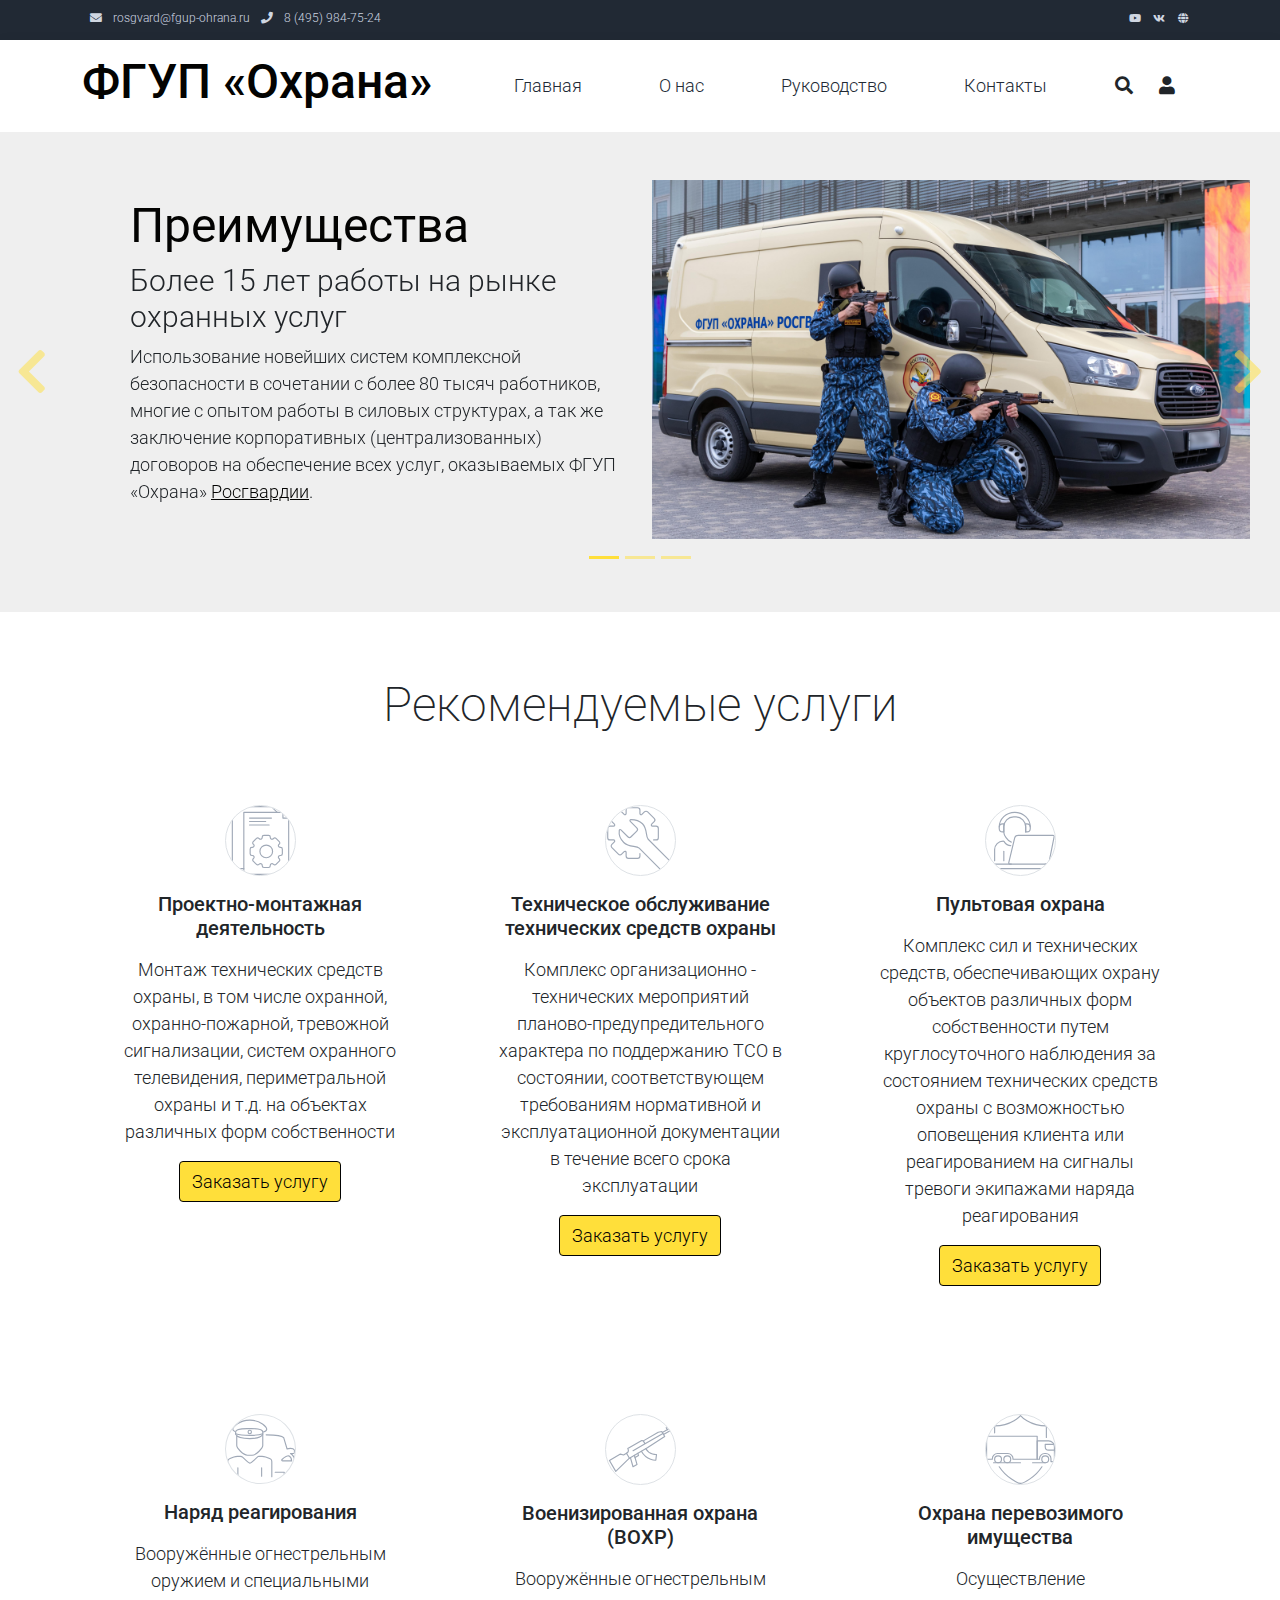
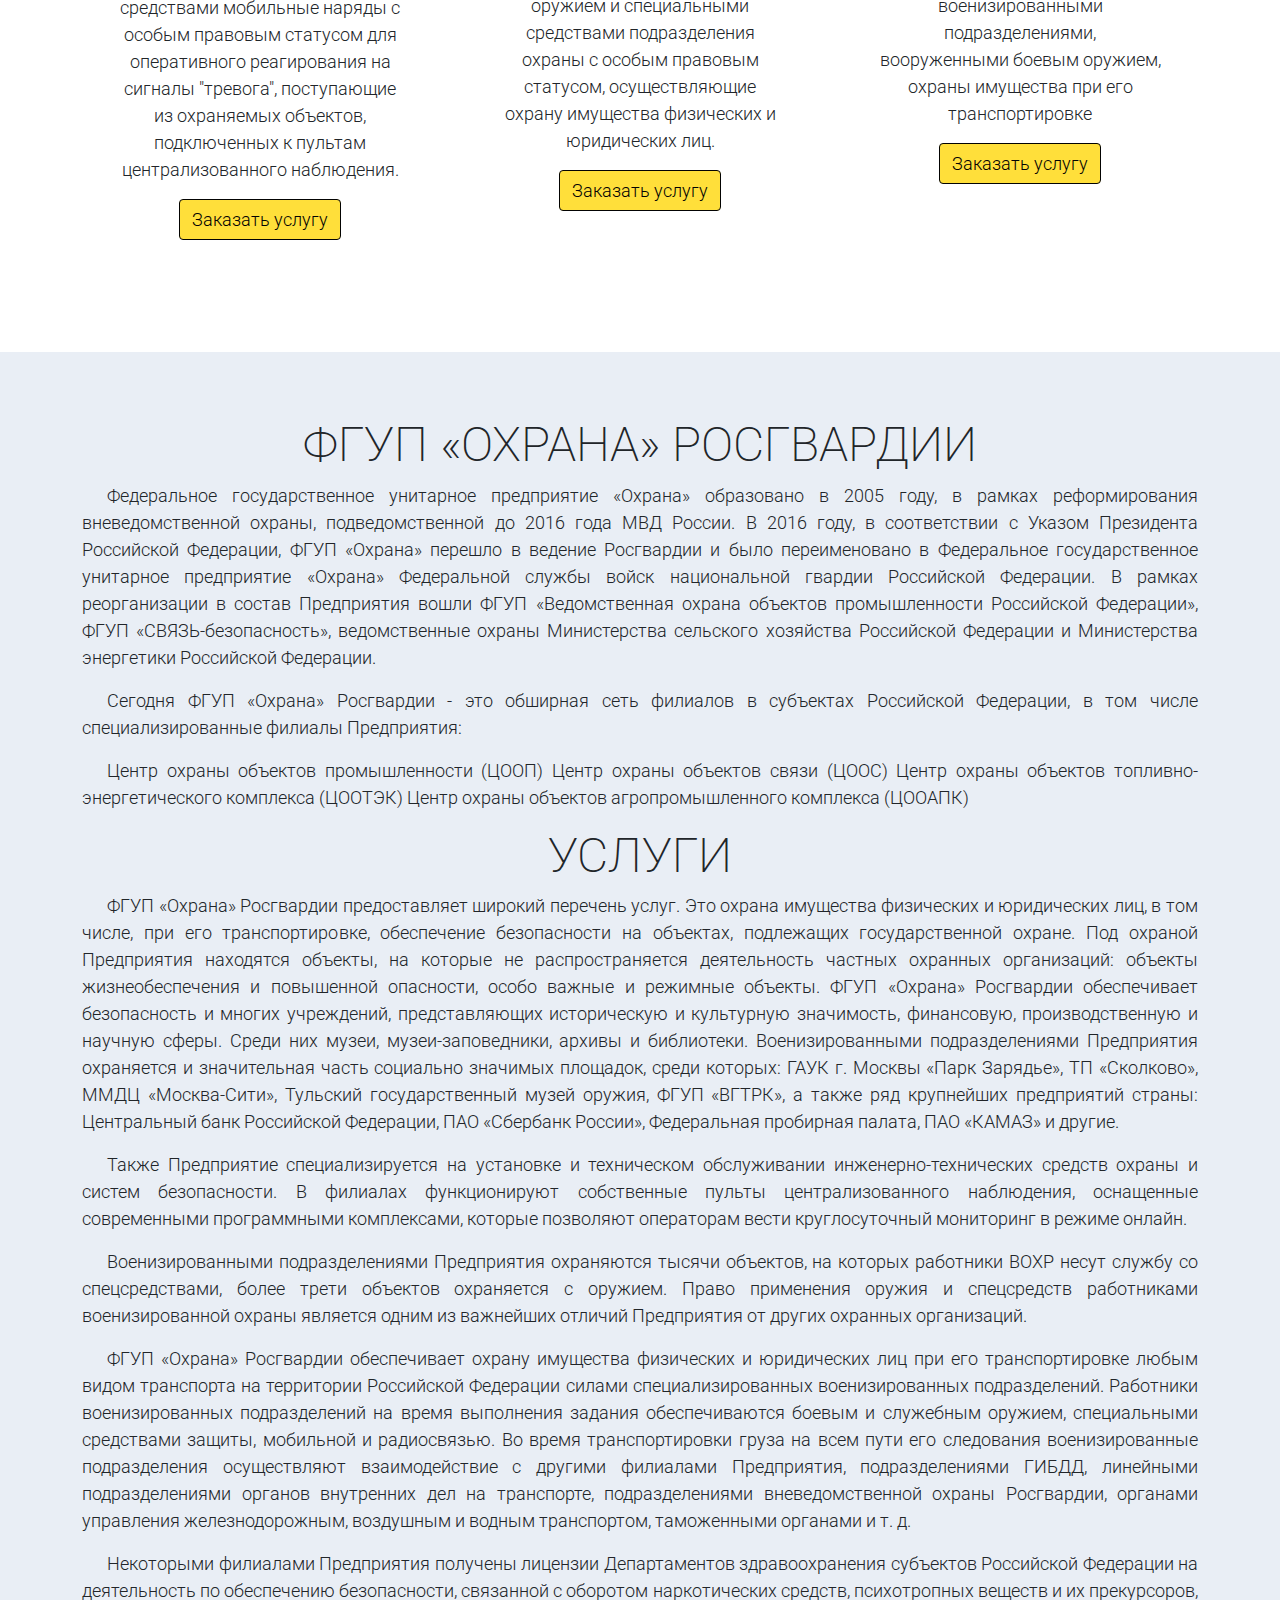
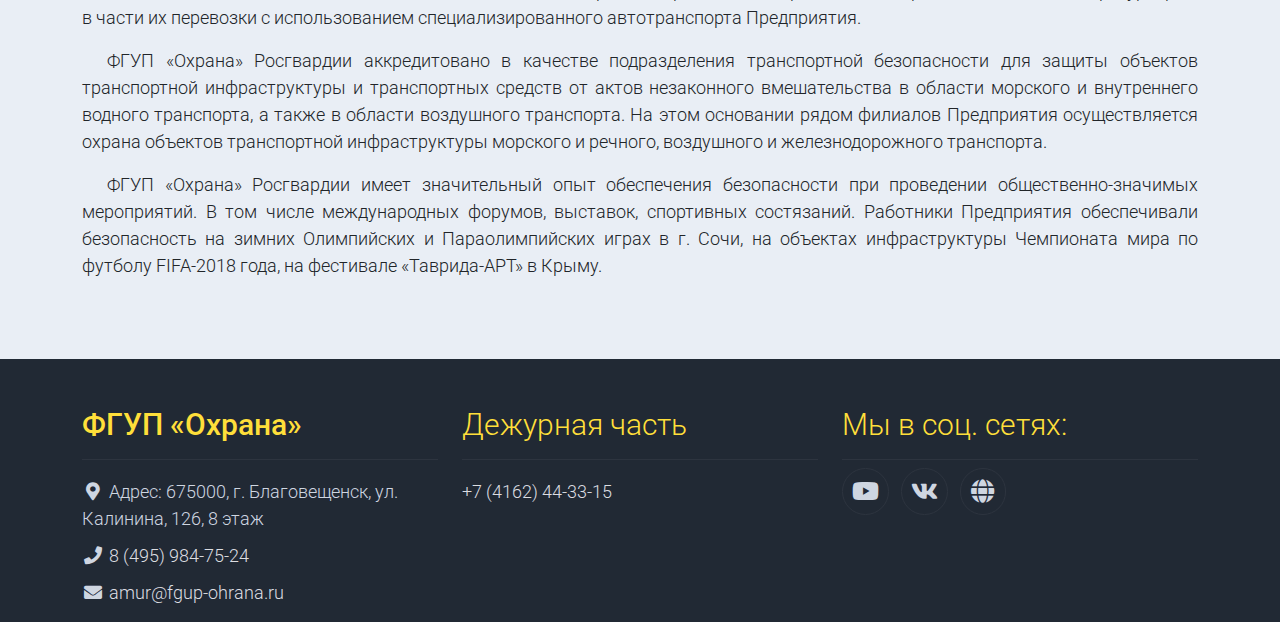
==== index.html @ c2c40844 "Add files via upload" ====
<!DOCTYPE html>
<html lang="en">

<head>
    <title>ФГУП «Охрана» Росгвардии</title>
    <meta charset="utf-8">
    <meta name="viewport" content="width=device-width, initial-scale=1">

    <link rel="apple-touch-icon" href="assets/img/apple-icon.png">
    <link rel="shortcut icon" type="image/x-icon" href="assets/img/favicon.ico">

    <link rel="stylesheet" href="assets/css/bootstrap.min.css">
    <link rel="stylesheet" href="assets/css/templatemo.css">
    <link rel="stylesheet" href="assets/css/custom.css">

    <!-- Load fonts style after rendering the layout styles -->
    <link rel="stylesheet" href="https://fonts.googleapis.com/css2?family=Roboto:wght@100;200;300;400;500;700;900&display=swap">
    <link rel="stylesheet" href="assets/css/fontawesome.min.css">

</head>

<body>
    <!-- Start Top Nav -->
    <nav class="navbar navbar-expand-lg bg-dark navbar-light d-none d-lg-block" id="templatemo_nav_top">
        <div class="container text-light">
            <div class="w-100 d-flex justify-content-between">
                <div>
                    <i class="fa fa-envelope mx-2"></i>
                    <a class="navbar-sm-brand text-light text-decoration-none" href="mailto:rosgvard@fgup-ohrana.ru">rosgvard@fgup-ohrana.ru</a>
                    <i class="fa fa-phone mx-2"></i>
                    <a class="navbar-sm-brand text-light text-decoration-none" href="tel:010-020-0340">8 (495) 984-75-24</a>
                </div>
                <div>
                    <a class="text-light" href="https://www.youtube.com/channel/UCKrVO7BykrH5Kl6qa-zM8PA/templatemo" target="_blank" rel="sponsored"><i class="fab fa-youtube fa-sm fa-fw me-2"></i></a>
                    <a class="text-light" href="https://vk.com/public189201831/" target="_blank"><i class="fab fa-vk fa-sm fa-fw me-2"></i></a>
                    <a class="text-light" href="https://rutube.ru/channel/24958011//" target="_blank"><i class="fa fa-globe fa-sm fa-fw me-2"></i></a>
                    
            </div>
        </div>
    </nav>
    <!-- Close Top Nav -->


    <!-- Header -->
    <nav class="navbar navbar-expand-lg navbar-light shadow">
        <div class="container d-flex justify-content-between align-items-center">

            <a class="navbar-brand text-success logo h1 align-self-center" href="index.html">
            ФГУП «Охрана» 
            </a>

            <button class="navbar-toggler border-0" type="button" data-bs-toggle="collapse" data-bs-target="#templatemo_main_nav" aria-controls="navbarSupportedContent" aria-expanded="false" aria-label="Toggle navigation">
                <span class="navbar-toggler-icon"></span>
            </button>

            <div class="align-self-center collapse navbar-collapse flex-fill  d-lg-flex justify-content-lg-between" id="templatemo_main_nav">
                <div class="flex-fill">
                    <ul class="nav navbar-nav d-flex justify-content-between mx-lg-auto">
                        <li class="nav-item">
                            <a class="nav-link" href="index.html">Главная</a>
                        </li>
                        <li class="nav-item">
                            <a class="nav-link" href="about.html">О нас</a>
                        </li>
                        <li class="nav-item">
                            <a class="nav-link" href="shop.html">Руководство</a>
                        </li>
                        <li class="nav-item">
                            <a class="nav-link" href="contact.html">Контакты</a>
                        </li>
                    </ul>
                </div>
                <div class="navbar align-self-center d-flex">
                    <div class="d-lg-none flex-sm-fill mt-3 mb-4 col-7 col-sm-auto pr-3">
                        <div class="input-group">
                            <input type="text" class="form-control" id="inputMobileSearch" placeholder="Поиск ...">
                            <div class="input-group-text">
                                <i class="fa fa-fw fa-search"></i>
                            </div>
                        </div>
                    </div>
                    <a class="nav-icon d-none d-lg-inline" href="#" data-bs-toggle="modal" data-bs-target="#templatemo_search">
                        <i class="fa fa-fw fa-search text-dark mr-2"></i>
                    </a>                   
                    <a class="nav-icon position-relative text-decoration-none" href="#">
                        <i class="fa fa-fw fa-user text-dark mr-3"></i>
                        <span class="position-absolute top-0 left-100 translate-middle badge rounded-pill bg-light text-dark"></span>
                    </a>
                </div>
            </div>

        </div>
    </nav>
    <!-- Close Header -->

    <!-- Modal -->
    <div class="modal fade bg-white" id="templatemo_search" tabindex="-1" role="dialog" aria-labelledby="exampleModalLabel" aria-hidden="true">
        <div class="modal-dialog modal-lg" role="document">
            <div class="w-100 pt-1 mb-5 text-right">
                <button type="button" class="btn-close" data-bs-dismiss="modal" aria-label="Close"></button>
            </div>
            <form action="" method="get" class="modal-content modal-body border-0 p-0">
                <div class="input-group mb-2">
                    <input type="text" class="form-control" id="inputModalSearch" name="q" placeholder="Поиск ...">
                    <button type="submit" class="input-group-text bg-success text-light">
                        <i class="fa fa-fw fa-search text-white"></i>
                    </button>
                </div>
            </form>
        </div>
    </div>



    <!-- Start Banner Hero -->
    <div id="template-mo-zay-hero-carousel" class="carousel slide" data-bs-ride="carousel">
        <ol class="carousel-indicators">
            <li data-bs-target="#template-mo-zay-hero-carousel" data-bs-slide-to="0" class="active"></li>
            <li data-bs-target="#template-mo-zay-hero-carousel" data-bs-slide-to="1"></li>
            <li data-bs-target="#template-mo-zay-hero-carousel" data-bs-slide-to="2"></li>
        </ol>
        <div class="carousel-inner">
            <div class="carousel-item active">
                <div class="container">
                    <div class="row p-5">
                        <div class="mx-auto col-md-8 col-lg-6 order-lg-last">
                            <img class="img-fluid" src="./assets/img/banner_img_01.jpg" alt="">
                        </div>
                        <div class="col-lg-6 mb-0 d-flex align-items-center">
                            <div class="text-align-left align-self-center">
                                <h1 class="h1 text-success"><b>Преимущества</b></h1>
                                <h3 class="h2">Более 15 лет работы на рынке охранных услуг</h3>
                                <p>
                                    Использование новейших систем комплексной безопасности в сочетании с более 80 тысяч работников, многие с опытом работы в силовых структурах, а так же заключение корпоративных (централизованных) договоров на обеспечение всех услуг, оказываемых ФГУП «Охрана» 
                                    <a rel="sponsored" class="text-success" href="vk.com/public189201831" target="_blank">Росгвардии</a>.
                                    
                                </p>
                            </div>
                        </div>
                    </div>
                </div>
            </div>
            <div class="carousel-item">
                <div class="container">
                    <div class="row p-5">
                        <div class="mx-auto col-md-8 col-lg-6 order-lg-last">
                            <img class="img-fluid" src="./assets/img/banner_img_02.jpg" alt="">
                        </div>
                        <div class="col-lg-6 mb-0 d-flex align-items-center">
                            <div class="text-align-left">
                                <h1 class="h1"></h1>
                                <h3 class="h2">ФГУП «Охрана» Росгвардии осуществляет весь спектр охранных услуг на всей территории Российской Федерации.</h3>
                                <p>
                                    Использование боевого стрелкового (в том числе автоматического) огнестрельного оружия. <br>
                                    Взаимодействие с силовыми структурами.
                                </p>
                            </div>
                        </div>
                    </div>
                </div>
            </div>
            <div class="carousel-item">
                <div class="container">
                    <div class="row p-5">
                        <div class="mx-auto col-md-8 col-lg-6 order-lg-last">
                            <img class="img-fluid" src="./assets/img/banner_img_03.jpg" alt="">
                        </div>
                        <div class="col-lg-6 mb-0 d-flex align-items-center">
                            <div class="text-align-left">
                                <h1 class="h1">Интересный факт</h1>
                                <h3 class="h2"></h3>
                                <p>
                                    ФГУП «Охрана» Росгвардии (прежнее наименование - ФГУП «Охрана» МВД России) было создано в рамках реформирования подразделений вневедомственной охраны при органах внутренних дел Российской Федерации. Предприятие является правопреемником этих подразделений в части оказания услуг по военизированной и физической охране, а также по установке и эксплуатации технических средств охраны.
                                </p>
                            </div>
                        </div>
                    </div>
                </div>
            </div>
        </div>
        <a class="carousel-control-prev text-decoration-none w-auto ps-3" href="#template-mo-zay-hero-carousel" role="button" data-bs-slide="prev">
            <i class="fas fa-chevron-left"></i>
        </a>
        <a class="carousel-control-next text-decoration-none w-auto pe-3" href="#template-mo-zay-hero-carousel" role="button" data-bs-slide="next">
            <i class="fas fa-chevron-right"></i>
        </a>
    </div>
    <!-- End Banner Hero -->


    <!-- Start Categories of The Month -->
    <section class="container py-5">
        <div class="row text-center pt-3">
            <div class="col-lg-6 m-auto">
                <h1 class="h1">Рекомендуемые услуги</h1>
                            </div>
        </div>
        <div class="row">
            <div class="col-12 col-md-4 p-5 mt-3">
                <a href="#"><img src="./assets/img/service.svg" class="rounded-circle img-fluid border centerimage"></a>
                <h5 class="text-center mt-3 mb-3">Проектно-монтажная деятельность</h5>
                <p class="text-center mt-3 mb-3">Монтаж технических средств охраны, в том числе охранной, охранно-пожарной, тревожной сигнализации, систем охранного телевидения, периметральной охраны и т.д. на объектах различных форм собственности</p>
                <p class="text-center"><a class="btn btn-success">Заказать услугу</a></p>
            </div>
            <div class="col-12 col-md-4 p-5 mt-3">
                <a href="#"><img src="./assets/img/building.svg" class="rounded-circle img-fluid border centerimage"></a>
                <h2 class="h5 text-center mt-3 mb-3">Техническое обслуживание технических средств охраны</h2>
                <p class="text-center mt-3 mb-3">Комплекс организационно - технических мероприятий планово-предупредительного характера по поддержанию ТСО в состоянии, соответствующем требованиям нормативной и эксплуатационной документации в течение всего срока эксплуатации</p>
                <p class="text-center"><a class="btn btn-success">Заказать услугу</a></p>
            </div>
            <div class="col-12 col-md-4 p-5 mt-3">
                <a href="#"><img src="./assets/img/product_2.svg" class="rounded-circle img-fluid border centerimage"></a>
                <h2 class="h5 text-center mt-3 mb-3">Пультовая охрана</h2>
                <p class="text-center mt-3 mb-3">Комплекс сил и технических средств, обеспечивающих охрану объектов различных форм собственности путем круглосуточного наблюдения за состоянием технических средств охраны с возможностью оповещения клиента или реагированием на сигналы тревоги экипажами наряда реагирования</p>
                <p class="text-center"><a class="btn btn-success">Заказать услугу</a></p>
            </div>
        </div>
         <div class="row">
            <div class="col-12 col-md-4 p-5 mt-3">
                <a href="#"><img src="./assets/img/helmet.svg" class="rounded-circle img-fluid border centerimage"></a>
                <h5 class="text-center mt-3 mb-3">Наряд реагирования</h5>
                <p class="text-center mt-3 mb-3">Вооружённые  огнестрельным оружием  и специальными средствами мобильные наряды с особым правовым статусом для оперативного реагирования  на сигналы "тревога", поступающие из охраняемых объектов, подключенных к пультам централизованного наблюдения.</p>
                <p class="text-center"><a class="btn btn-success">Заказать услугу</a></p>
            </div>
            <div class="col-12 col-md-4 p-5 mt-3">
                <a href="#"><img src="./assets/img/gun.svg" class="rounded-circle img-fluid border centerimage"></a>
                <h2 class="h5 text-center mt-3 mb-3">Военизированная охрана (ВОХР)</h2>
                <p class="text-center mt-3 mb-3">Вооружённые огнестрельным оружием и специальными средствами подразделения охраны с особым правовым статусом, осуществляющие охрану имущества физических и юридических лиц.</p>
                <p class="text-center"><a class="btn btn-success">Заказать услугу</a></p>
            </div>
            <div class="col-12 col-md-4 p-5 mt-3">
                <a href="#"><img src="./assets/img/car.svg" class="rounded-circle img-fluid border centerimage"></a>
                <h2 class="h5 text-center mt-3 mb-3">Охрана перевозимого имущества</h2>
                <p class="text-center mt-3 mb-3">Осуществление военизированными подразделениями, вооруженными боевым оружием, охраны имущества при его транспортировке</p>
                <p class="text-center"><a class="btn btn-success">Заказать услугу</a></p>
            </div>
        </div>
    </section>
    <!-- End Categories of The Month -->


    <!-- Start Featured Product -->
    <section class="bg-light">
        <div class="container py-5">
            <div class="row text-center py-3">
                <div class="col-lg-12 m-auto">
                    <h1 class="h1">ФГУП «ОХРАНА» РОСГВАРДИИ</h1>            
                    <p style="text-indent: 25px"; align="justify">
                        Федеральное государственное унитарное предприятие «Охрана» образовано в 2005 году, в рамках реформирования вневедомственной охраны, подведомственной до 2016 года МВД России. В 2016 году, в соответствии с Указом Президента Российской Федерации, ФГУП «Охрана» перешло в ведение Росгвардии и было переименовано в Федеральное государственное унитарное предприятие «Охрана» Федеральной службы войск национальной гвардии Российской Федерации. В рамках реорганизации в состав Предприятия вошли ФГУП «Ведомственная охрана объектов промышленности Российской Федерации», ФГУП «СВЯЗЬ-безопасность», ведомственные охраны Министерства сельского хозяйства Российской Федерации и Министерства энергетики Российской Федерации.

                    <p style="text-indent: 25px"; align="justify">Сегодня ФГУП «Охрана» Росгвардии - это обширная сеть филиалов в субъектах Российской Федерации, в том числе специализированные филиалы Предприятия:</p> 

                     <p  style="text-indent: 25px"; align="justify"> Центр охраны объектов промышленности (ЦООП)
                        Центр охраны объектов связи (ЦООС)
                        Центр охраны объектов топливно-энергетического комплекса (ЦООТЭК)
                        Центр охраны объектов агропромышленного комплекса (ЦООАПК)</p>
                    </p>
                      <h1 class="h1">УСЛУГИ</h1>
                      <p style="text-indent: 25px"; align="justify">
                        ФГУП «Охрана» Росгвардии предоставляет широкий перечень услуг. Это охрана имущества физических и юридических лиц, в том числе, при его транспортировке, обеспечение безопасности на объектах, подлежащих государственной охране. Под охраной Предприятия находятся объекты, на которые не распространяется деятельность частных охранных организаций: объекты жизнеобеспечения и повышенной опасности, особо важные и режимные объекты. ФГУП «Охрана» Росгвардии обеспечивает безопасность и многих учреждений, представляющих историческую и культурную значимость, финансовую, производственную и научную сферы. Среди них музеи, музеи-заповедники, архивы и библиотеки. Военизированными подразделениями Предприятия охраняется и значительная часть социально значимых площадок, среди которых: ГАУК г. Москвы «Парк Зарядье», ТП «Сколково», ММДЦ «Москва-Сити», Тульский государственный музей оружия, ФГУП «ВГТРК», а также ряд крупнейших предприятий страны: Центральный банк Российской Федерации, ПАО «Сбербанк России», Федеральная пробирная палата, ПАО «КАМАЗ» и другие.

<p style="text-indent: 25px"; align="justify">Также Предприятие специализируется на установке и техническом обслуживании инженерно-технических средств охраны и систем безопасности. В филиалах функционируют собственные пульты централизованного наблюдения, оснащенные современными программными комплексами, которые позволяют операторам вести круглосуточный мониторинг в режиме онлайн. </p>

<p style="text-indent: 25px"; align="justify"> Военизированными подразделениями Предприятия охраняются тысячи объектов, на которых работники ВОХР несут службу со спецсредствами, более трети объектов охраняется с оружием. Право применения оружия и спецсредств работниками военизированной охраны является одним из важнейших отличий Предприятия от других охранных организаций.</p>

<p style="text-indent: 25px"; align="justify">ФГУП «Охрана» Росгвардии обеспечивает охрану имущества физических и юридических лиц при его транспортировке любым видом транспорта на территории Российской Федерации силами специализированных военизированных подразделений. Работники военизированных подразделений на время выполнения задания обеспечиваются боевым и служебным оружием, специальными средствами защиты, мобильной и радиосвязью. Во время транспортировки груза на всем пути его следования военизированные подразделения осуществляют взаимодействие с другими филиалами Предприятия, подразделениями ГИБДД, линейными подразделениями органов внутренних дел на транспорте, подразделениями вневедомственной охраны Росгвардии, органами управления железнодорожным, воздушным и водным транспортом, таможенными органами и т. д. </p>

<p style="text-indent: 25px"; align="justify">Некоторыми филиалами Предприятия получены лицензии Департаментов здравоохранения субъектов Российской Федерации на деятельность по обеспечению безопасности, связанной с оборотом наркотических средств, психотропных веществ и их прекурсоров, в части их перевозки с использованием специализированного автотранспорта Предприятия.</p>

<p style="text-indent: 25px"; align="justify"> ФГУП «Охрана» Росгвардии аккредитовано в качестве подразделения транспортной безопасности для защиты объектов транспортной инфраструктуры и транспортных средств от актов незаконного вмешательства в области морского и внутреннего водного транспорта, а также в области воздушного транспорта. На этом основании рядом филиалов Предприятия осуществляется охрана объектов транспортной инфраструктуры морского и речного, воздушного и железнодорожного транспорта. </p>

<p style="text-indent: 25px"; align="justify"> ФГУП «Охрана» Росгвардии имеет значительный опыт обеспечения безопасности при проведении общественно-значимых мероприятий. В том числе международных форумов, выставок, спортивных состязаний. Работники Предприятия обеспечивали безопасность на зимних Олимпийских и Параолимпийских играх в г. Сочи, на объектах инфраструктуры Чемпионата мира по футболу FIFA-2018 года, на фестивале «Таврида-АРТ» в Крыму.</p>
                    </p>
                </div>
            </div>
            
                        </div>
                   
    </section>
    <!-- End Featured Product -->


    <!-- Start Footer -->
    <footer class="bg-dark" id="tempaltemo_footer">
        <div class="container">
            <div class="row">

                <div class="col-md-4 pt-5">
                    <h2 class="h2 sex border-bottom pb-3 border-light logo">ФГУП «Охрана»</h2>
                    <ul class="list-unstyled text-light footer-link-list">
                        <li>
                            <i class="fas fa-map-marker-alt fa-fw"></i>
                            Адрес: 675000, г. Благовещенск, ул. Калинина, 126, 8 этаж
                        </li>
                        <li>
                            <i class="fa fa-phone fa-fw"></i>
                            <a class="text-decoration-none" href="tel: 8 (495) 984-75-24"> 8 (495) 984-75-24</a>
                        </li>
                        <li>
                            <i class="fa fa-envelope fa-fw"></i>
                            <a class="text-decoration-none" href="mailto:amur@fgup-ohrana.ru">amur@fgup-ohrana.ru</a>
                        </li>
                    </ul>
                </div>

                <div class="col-md-4 pt-5">
                    <h2 class="h2 sex border-bottom pb-3 border-light">Дежурная часть</h2>
                    <ul class="list-unstyled text-light footer-link-list">
                        <li><a class="text-decoration-none" href="#">+7 (4162) 44-33-15</a></li>
                </ul>
                </div>
                <div class="col-md-4 pt-5">
                    <h2 class="h2 sex border-bottom pb-3 border-light">Мы в соц. сетях:</h2>
                     <div class="col-auto me-auto">
                    <ul class="list-inline text-left footer-icons">
                        <li class="list-inline-item border border-light rounded-circle text-center">
                            <a class="text-light text-decoration-none" target="_blank" href="https://www.youtube.com/channel/UCKrVO7BykrH5Kl6qa-zM8PA"><i class="fab fa-youtube fa-lg fa-fw"></i></a>
                        </li>
                        <li class="list-inline-item border border-light rounded-circle text-center">
                            <a class="text-light text-decoration-none" target="_blank" href="https://vk.com/public189201831/"><i class="fab fa-vk fa-lg fa-fw"></i></a>
                        </li>
                        <li class="list-inline-item border border-light rounded-circle text-center">
                            <a class="text-light text-decoration-none" target="_blank" href="https://rutube.ru/channel/24958011//"><i class="fa fa-globe fa-lg fa-fw"></i></a>
                        </li>
                        
                    </ul>
                </div>
                </div>
            </div>
    </footer>
    <!-- End Footer -->

    <!-- Start Script -->
    <script src="assets/js/jquery-1.11.0.min.js"></script>
    <script src="assets/js/jquery-migrate-1.2.1.min.js"></script>
    <script src="assets/js/bootstrap.bundle.min.js"></script>
    <script src="assets/js/templatemo.js"></script>
    <script src="assets/js/custom.js"></script>
    <!-- End Script -->
</body>

</html>
---- assets/css/templatemo.css ----
/*

---------------------------------------------
Table of contents
------------------------------------------------
1. Typography
2. General
3. Nav
4. Hero Carousel
5. Accordion
6. Shop
7. Product
8. Carousel Hero
9. Carousel Brand
10. Services
11. Contact map
12. Footer
13. Small devices (landscape phones, 576px and up)
14. Medium devices (tablets, 768px and up)
15. Large devices (desktops, 992px and up)
16. Extra large devices (large desktops, 1200px and up)
--------------------------------------------- */




/* Typography */
body, ul, li, p, a, label, input, div {
  font-family: 'Roboto', sans-serif;
  font-size: 18px !important;
  font-weight: 300 !important;
}
.h1 {
  font-family: 'Roboto', sans-serif;
  font-size: 48px !important;
  font-weight: 200 !important;
}
.h2 {
  font-family: 'Roboto', sans-serif;
  font-size: 30px !important;
  font-weight: 300;
}
.h3 {
  font-family: 'Roboto', sans-serif;
  font-size: 22px !important;
}
/* General */
.logo { font-weight: 500 !important;}
.text-warning {  color: #ede861 !important;}
.text-muted { color: #bcbcbc !important;}
.text-success { color: #030302 !important;}
.text-light { color: #cfd6e1 !important;}
.bg-dark { background-color: #212934 !important;}
.bg-light { background-color: #e9eef5 !important;}
.bg-black { background-color: #1d242d !important;}
.bg-success { background-color: #eba742 !important;}
.sex {color: #ffdf3a;}
.btn-success {
  color: #030302;
  background-color: #ffdf3a !important;
  border-color: #030302 !important;
}
.pagination .page-link:hover {color: #000;}
.pagination .page-link:hover, .pagination .page-link.active {
  background-color: #69bb7e;
  color: #fff;
}
/* Nav */
#templatemo_nav_top { min-height: 40px;}
#templatemo_nav_top * { font-size: .9em !important;}
#templatemo_main_nav a { color: #212934;}
#templatemo_main_nav a:hover { color: #00eded;}
#templatemo_main_nav .navbar .nav-icon { margin-right: 20px;}

/* Hero Carousel */
#template-mo-zay-hero-carousel { background: #efefef !important;}
/* Accordion */
.templatemo-accordion a { color: #000;}
.templatemo-accordion a:hover { color: #333d4a;}
/* Shop */
.shop-top-menu a:hover { color: #69bb7e !important;}
/* Product */
.product-wap { box-shadow: 0px 5px 10px 0px rgba(0, 0, 0, 0.10);}
.product-wap .product-color-dot.color-dot-red { background:#f71515;}
.product-wap .product-color-dot.color-dot-blue { background:#6db4fe;}
.product-wap .product-color-dot.color-dot-black { background:#000000;}
.product-wap .product-color-dot.color-dot-light { background:#e0e0e0;}
.product-wap .product-color-dot.color-dot-green { background:#0bff7e;}
.card.product-wap .card .product-overlay {
  background: rgba(0,0,0,.2);
  visibility: hidden;
  opacity: 0;
  transition: .3s;
}
.card.product-wap:hover .card .product-overlay {
  visibility: visible;
  opacity: 1;
}
.card.product-wap a { color: #000;}
#carousel-related-product .slick-slide:focus { outline: none !important;}
#carousel-related-product .slick-dots li button:before {
  font-size: 15px;
  margin-top: 20px;
}
/* Brand */
.brand-img {
  filter: grayscale(100%);
  opacity: 0.5;
  transition: .5s;
}
.brand-img:hover {
  filter: grayscale(0%);
  opacity: 1;
}
/* Carousel Hero */
#template-mo-zay-hero-carousel .carousel-indicators li {
  margin-top: -50px;
  background-color: #ffdf3a;
}
#template-mo-zay-hero-carousel .carousel-control-next i,
#template-mo-zay-hero-carousel .carousel-control-prev i {
  color: #ffdf3a !important;
  font-size: 2.8em !important;
}
/* Carousel Brand */
.tempaltemo-carousel .h1 {
  font-size: .5em !important;
  color: #000 !important;
}
/* Services */
.services-icon-wap {transition: .3s;}
.services-icon-wap:hover, .services-icon-wap:hover i {color: #fff;}
.services-icon-wap:hover {background: #69bb7e;}
/* Contact map */
.leaflet-control a, .leaflet-control { font-size: 10px !important;}
.form-control { border: 1px solid #e8e8e8;}
/* Footer */
#tempaltemo_footer a { color: #dcdde1;}
#tempaltemo_footer a:hover { color: #68bb7d;}
#tempaltemo_footer ul.footer-link-list li { padding-top: 10px;}
#tempaltemo_footer ul.footer-icons li {
  width: 2.6em;
  height: 2.6em;
  line-height: 2.6em;
}
#tempaltemo_footer ul.footer-icons li:hover {
  background-color: #cfd6e1;
  transition: .5s;
}
#tempaltemo_footer ul.footer-icons li:hover i {
  color: #212934;
  transition: .5s;
}
#tempaltemo_footer .border-light { border-color: #2d343f !important;}
/*
// Extra small devices (portrait phones, less than 576px)
// No media query since this is the default in Bootstrap
*/
/* Small devices (landscape phones, 576px and up)*/
.product-wap .h3, .product-wap li, .product-wap i, .product-wap p {
  font-size: 12px !important;
}
.product-wap .product-color-dot {
  width: 6px;
  height: 6px;
}

@media (min-width: 576px) {
  .tempaltemo-carousel .h1 { font-size: 1em !important;}
}

/*// Medium devices (tablets, 768px and up)*/
@media (min-width: 768px) {
  #templatemo_main_nav .navbar-nav {max-width: 450px;}
 }

/* Large devices (desktops, 992px and up)*/
@media (min-width: 992px) {
  #templatemo_main_nav .navbar-nav {max-width: 550px;}
  #template-mo-zay-hero-carousel .carousel-item {min-height: 30rem !important;}
  .product-wap .h3, .product-wap li, .product-wap i, .product-wap p {font-size: 18px !important;}
  .product-wap .product-color-dot {
    width: 12px;
    height: 12px;
  }
}

/* Extra large devices (large desktops, 1200px and up)*/
@media (min-width: 1200px) {}
---- assets/css/custom.css ----
/*
Custom Css
*/
.centerimage {
    display: block;
    margin-left: auto;
    margin-right: auto;
    width: 25%;
}

.poll-question__title {
    font-weight: 500 !important;
}

#ebo a:hover { color:#00ff08;}

}
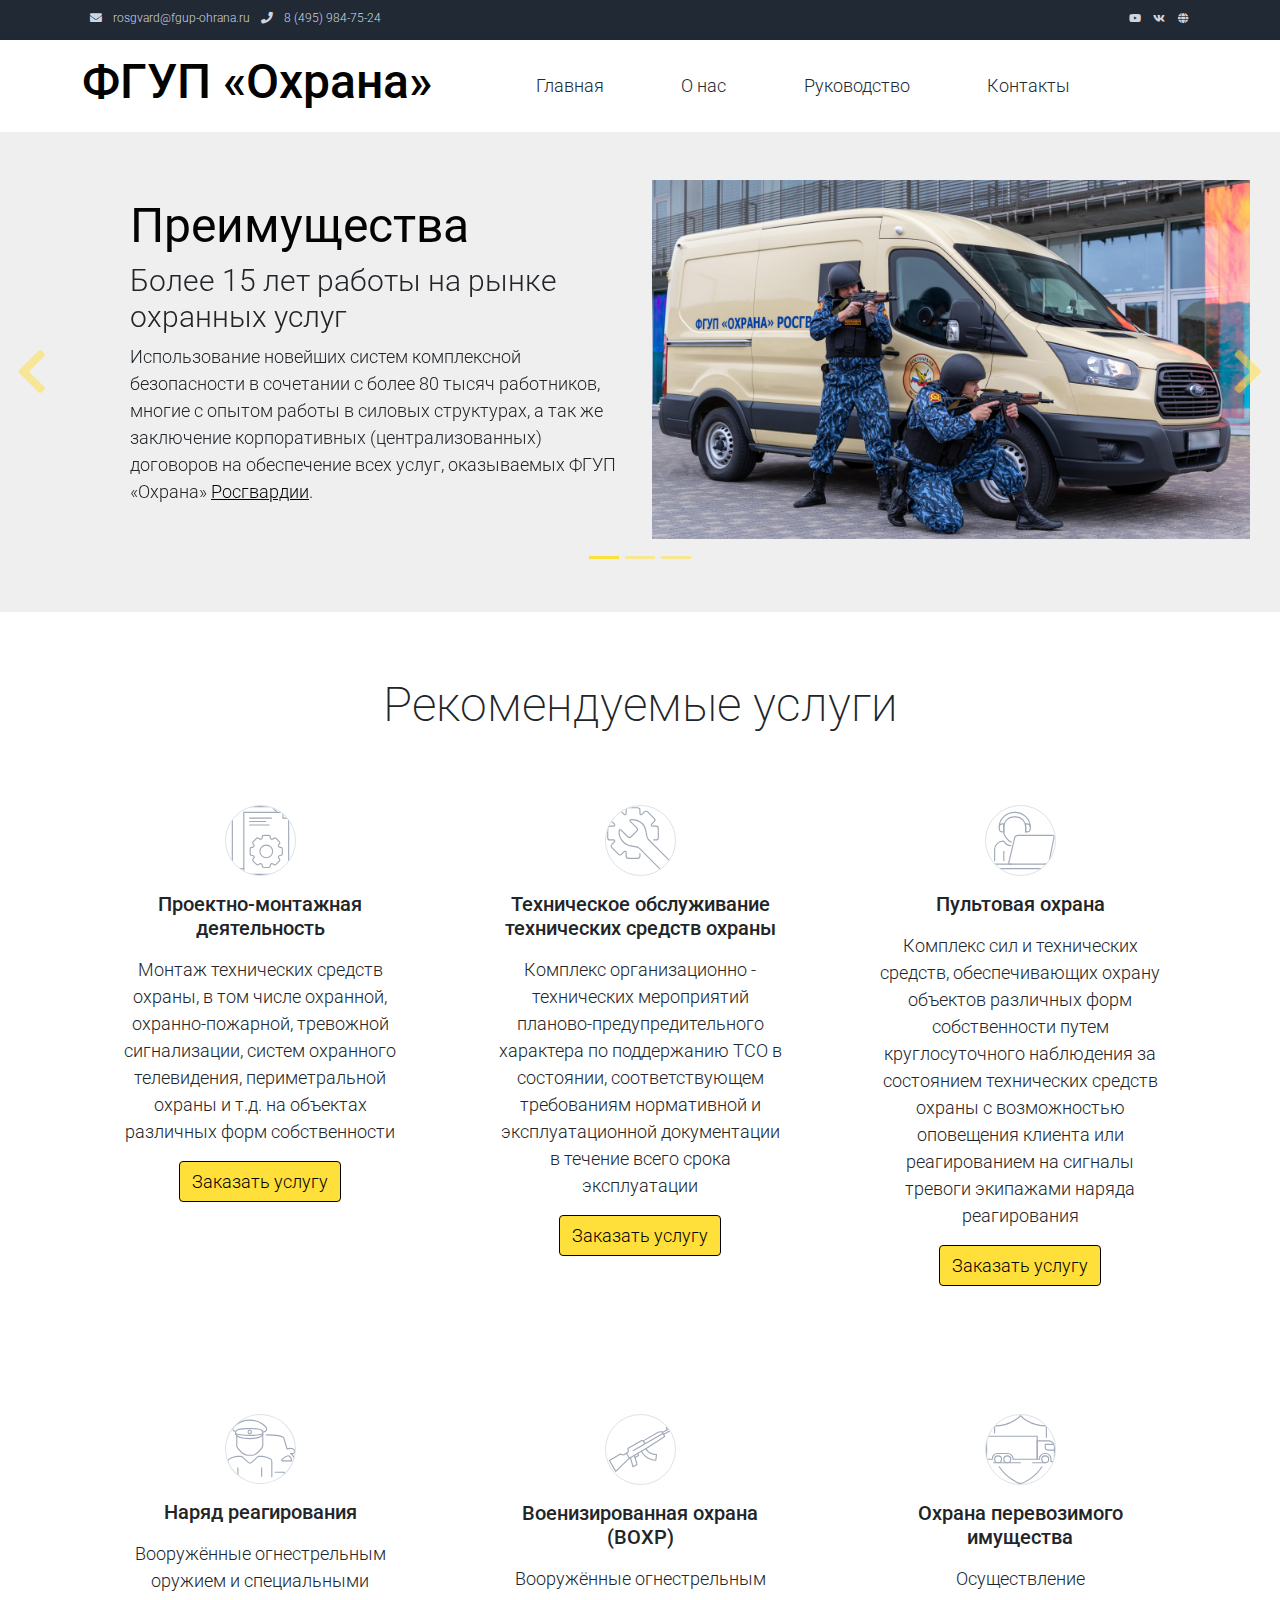
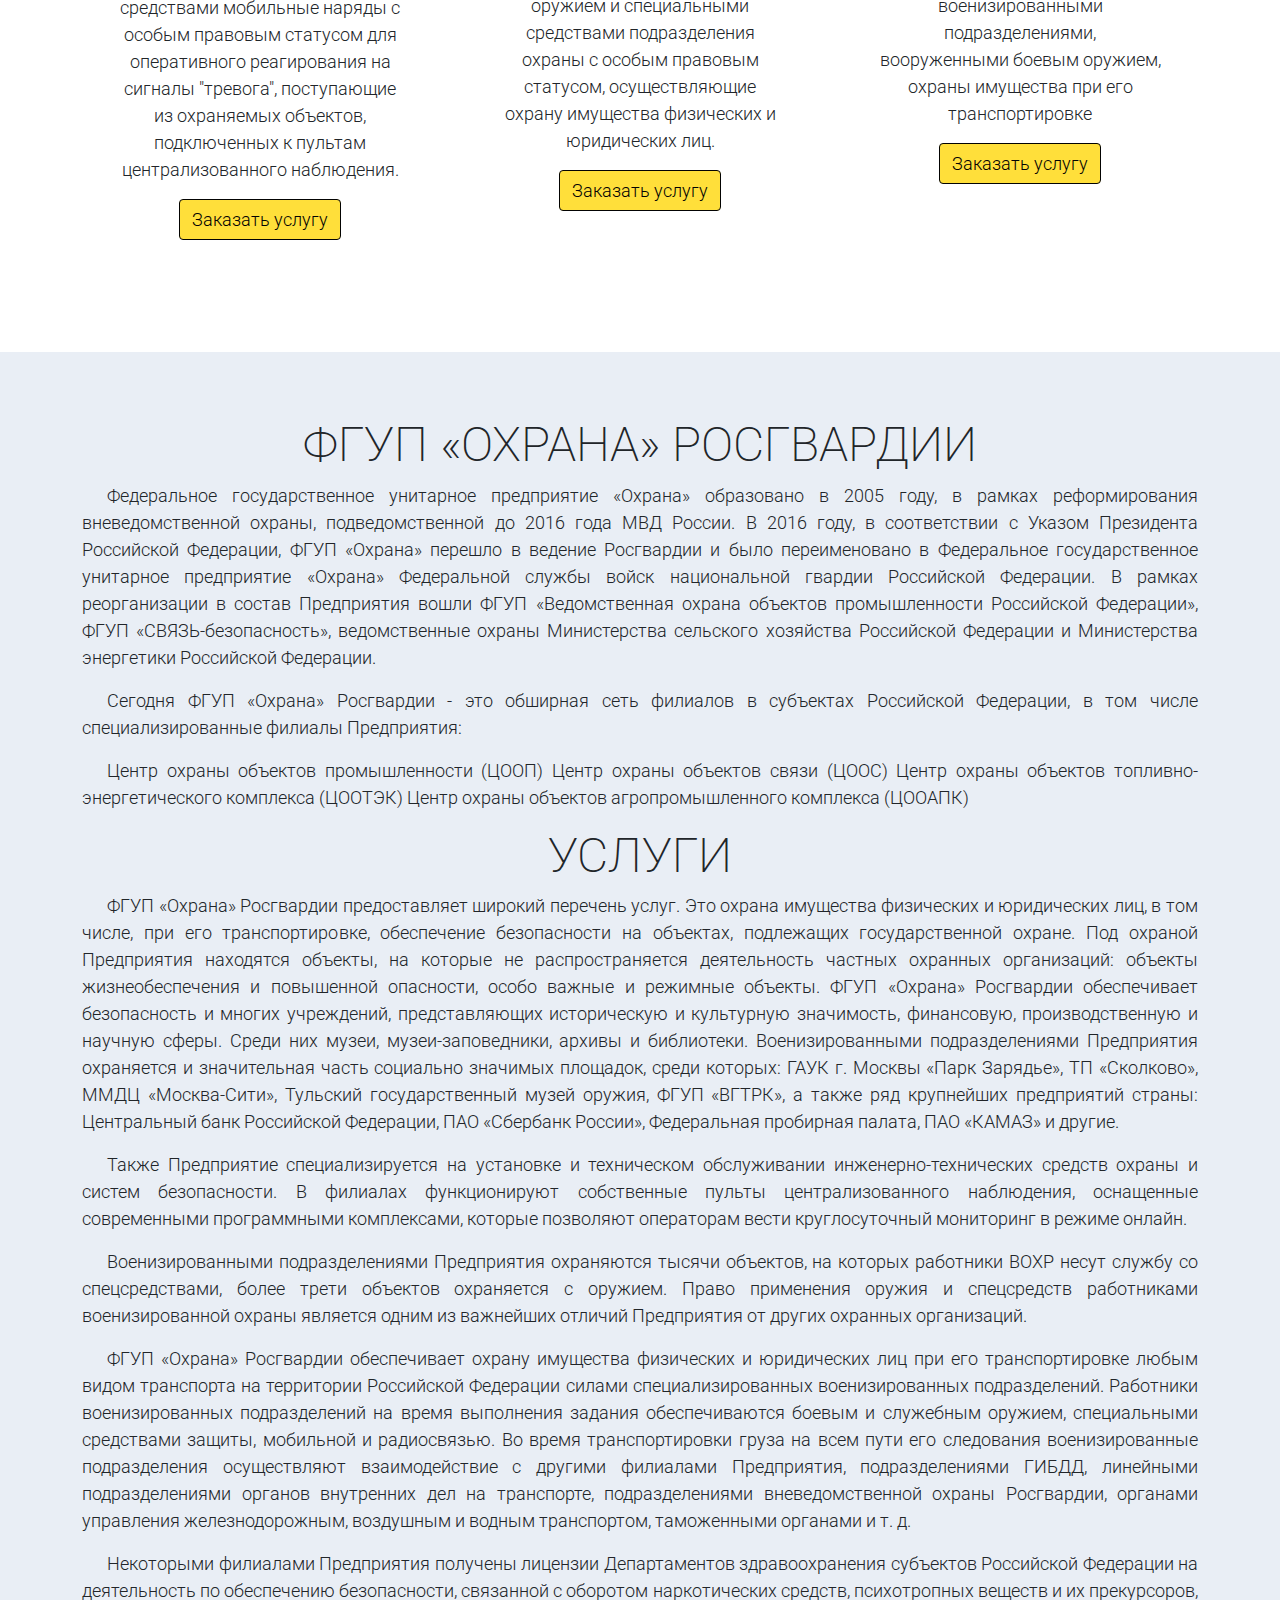
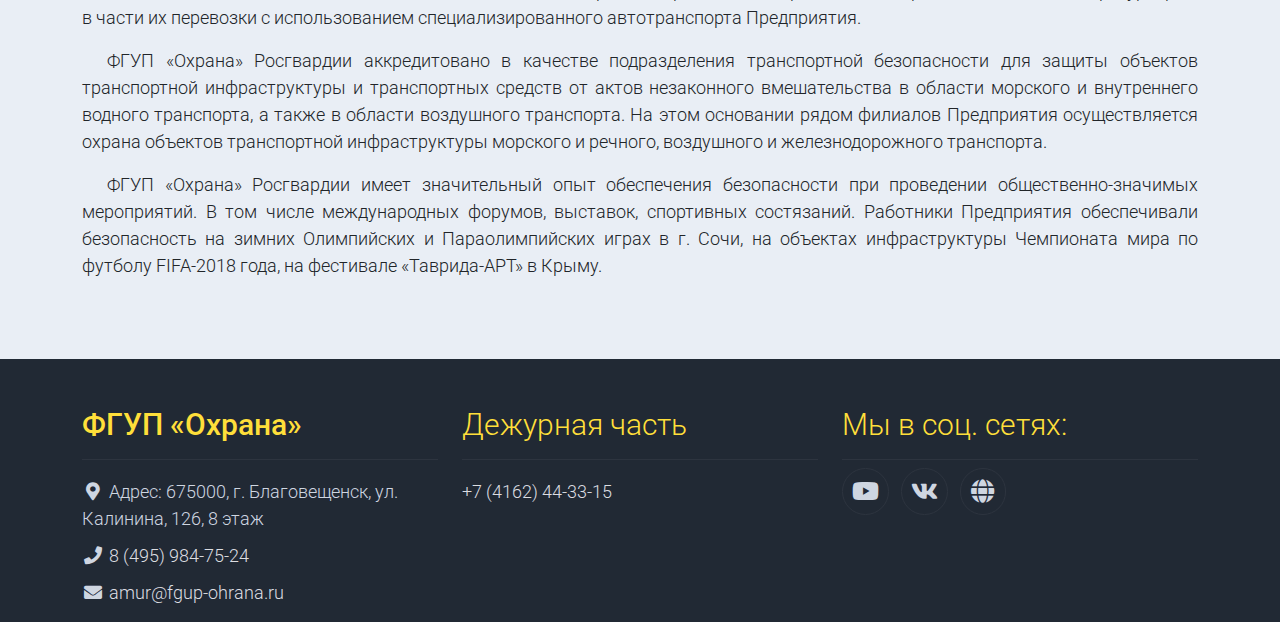
==== commit 6b597310: "Add files via upload" ====
--- a/index.html
+++ b/index.html
@@ -75,15 +75,15 @@
                         <div class="input-group">
                             <input type="text" class="form-control" id="inputMobileSearch" placeholder="Поиск ...">
                             <div class="input-group-text">
-                                <i class="fa fa-fw fa-search"></i>
+                                <i class=""></i>
                             </div>
                         </div>
                     </div>
                     <a class="nav-icon d-none d-lg-inline" href="#" data-bs-toggle="modal" data-bs-target="#templatemo_search">
-                        <i class="fa fa-fw fa-search text-dark mr-2"></i>
+                        <i class=""></i>
                     </a>                   
                     <a class="nav-icon position-relative text-decoration-none" href="#">
-                        <i class="fa fa-fw fa-user text-dark mr-3"></i>
+                        <i class="ы"></i>
                         <span class="position-absolute top-0 left-100 translate-middle badge rounded-pill bg-light text-dark"></span>
                     </a>
                 </div>
@@ -200,19 +200,19 @@
                 <a href="#"><img src="./assets/img/service.svg" class="rounded-circle img-fluid border centerimage"></a>
                 <h5 class="text-center mt-3 mb-3">Проектно-монтажная деятельность</h5>
                 <p class="text-center mt-3 mb-3">Монтаж технических средств охраны, в том числе охранной, охранно-пожарной, тревожной сигнализации, систем охранного телевидения, периметральной охраны и т.д. на объектах различных форм собственности</p>
-                <p class="text-center"><a class="btn btn-success">Заказать услугу</a></p>
+                <p class="text-center"><a href="shop-single.html" class="btn btn-success">Заказать услугу</a></p>
             </div>
             <div class="col-12 col-md-4 p-5 mt-3">
                 <a href="#"><img src="./assets/img/building.svg" class="rounded-circle img-fluid border centerimage"></a>
                 <h2 class="h5 text-center mt-3 mb-3">Техническое обслуживание технических средств охраны</h2>
                 <p class="text-center mt-3 mb-3">Комплекс организационно - технических мероприятий планово-предупредительного характера по поддержанию ТСО в состоянии, соответствующем требованиям нормативной и эксплуатационной документации в течение всего срока эксплуатации</p>
-                <p class="text-center"><a class="btn btn-success">Заказать услугу</a></p>
+                <p class="text-center"><a href="shop-single.html" class="btn btn-success">Заказать услугу</a></p>
             </div>
             <div class="col-12 col-md-4 p-5 mt-3">
                 <a href="#"><img src="./assets/img/product_2.svg" class="rounded-circle img-fluid border centerimage"></a>
                 <h2 class="h5 text-center mt-3 mb-3">Пультовая охрана</h2>
                 <p class="text-center mt-3 mb-3">Комплекс сил и технических средств, обеспечивающих охрану объектов различных форм собственности путем круглосуточного наблюдения за состоянием технических средств охраны с возможностью оповещения клиента или реагированием на сигналы тревоги экипажами наряда реагирования</p>
-                <p class="text-center"><a class="btn btn-success">Заказать услугу</a></p>
+                <p class="text-center"><a href="shop-single.html" class="btn btn-success">Заказать услугу</a></p>
             </div>
         </div>
          <div class="row">
@@ -220,19 +220,19 @@
                 <a href="#"><img src="./assets/img/helmet.svg" class="rounded-circle img-fluid border centerimage"></a>
                 <h5 class="text-center mt-3 mb-3">Наряд реагирования</h5>
                 <p class="text-center mt-3 mb-3">Вооружённые  огнестрельным оружием  и специальными средствами мобильные наряды с особым правовым статусом для оперативного реагирования  на сигналы "тревога", поступающие из охраняемых объектов, подключенных к пультам централизованного наблюдения.</p>
-                <p class="text-center"><a class="btn btn-success">Заказать услугу</a></p>
+                <p class="text-center"><a href="shop-single.html" class="btn btn-success">Заказать услугу</a></p>
             </div>
             <div class="col-12 col-md-4 p-5 mt-3">
                 <a href="#"><img src="./assets/img/gun.svg" class="rounded-circle img-fluid border centerimage"></a>
                 <h2 class="h5 text-center mt-3 mb-3">Военизированная охрана (ВОХР)</h2>
                 <p class="text-center mt-3 mb-3">Вооружённые огнестрельным оружием и специальными средствами подразделения охраны с особым правовым статусом, осуществляющие охрану имущества физических и юридических лиц.</p>
-                <p class="text-center"><a class="btn btn-success">Заказать услугу</a></p>
+                <p class="text-center"><a href="shop-single.html" class="btn btn-success">Заказать услугу</a></p>
             </div>
             <div class="col-12 col-md-4 p-5 mt-3">
                 <a href="#"><img src="./assets/img/car.svg" class="rounded-circle img-fluid border centerimage"></a>
                 <h2 class="h5 text-center mt-3 mb-3">Охрана перевозимого имущества</h2>
                 <p class="text-center mt-3 mb-3">Осуществление военизированными подразделениями, вооруженными боевым оружием, охраны имущества при его транспортировке</p>
-                <p class="text-center"><a class="btn btn-success">Заказать услугу</a></p>
+                <p class="text-center"><a href="shop-single.html" class="btn btn-success">Заказать услугу</a></p>
             </div>
         </div>
     </section>
